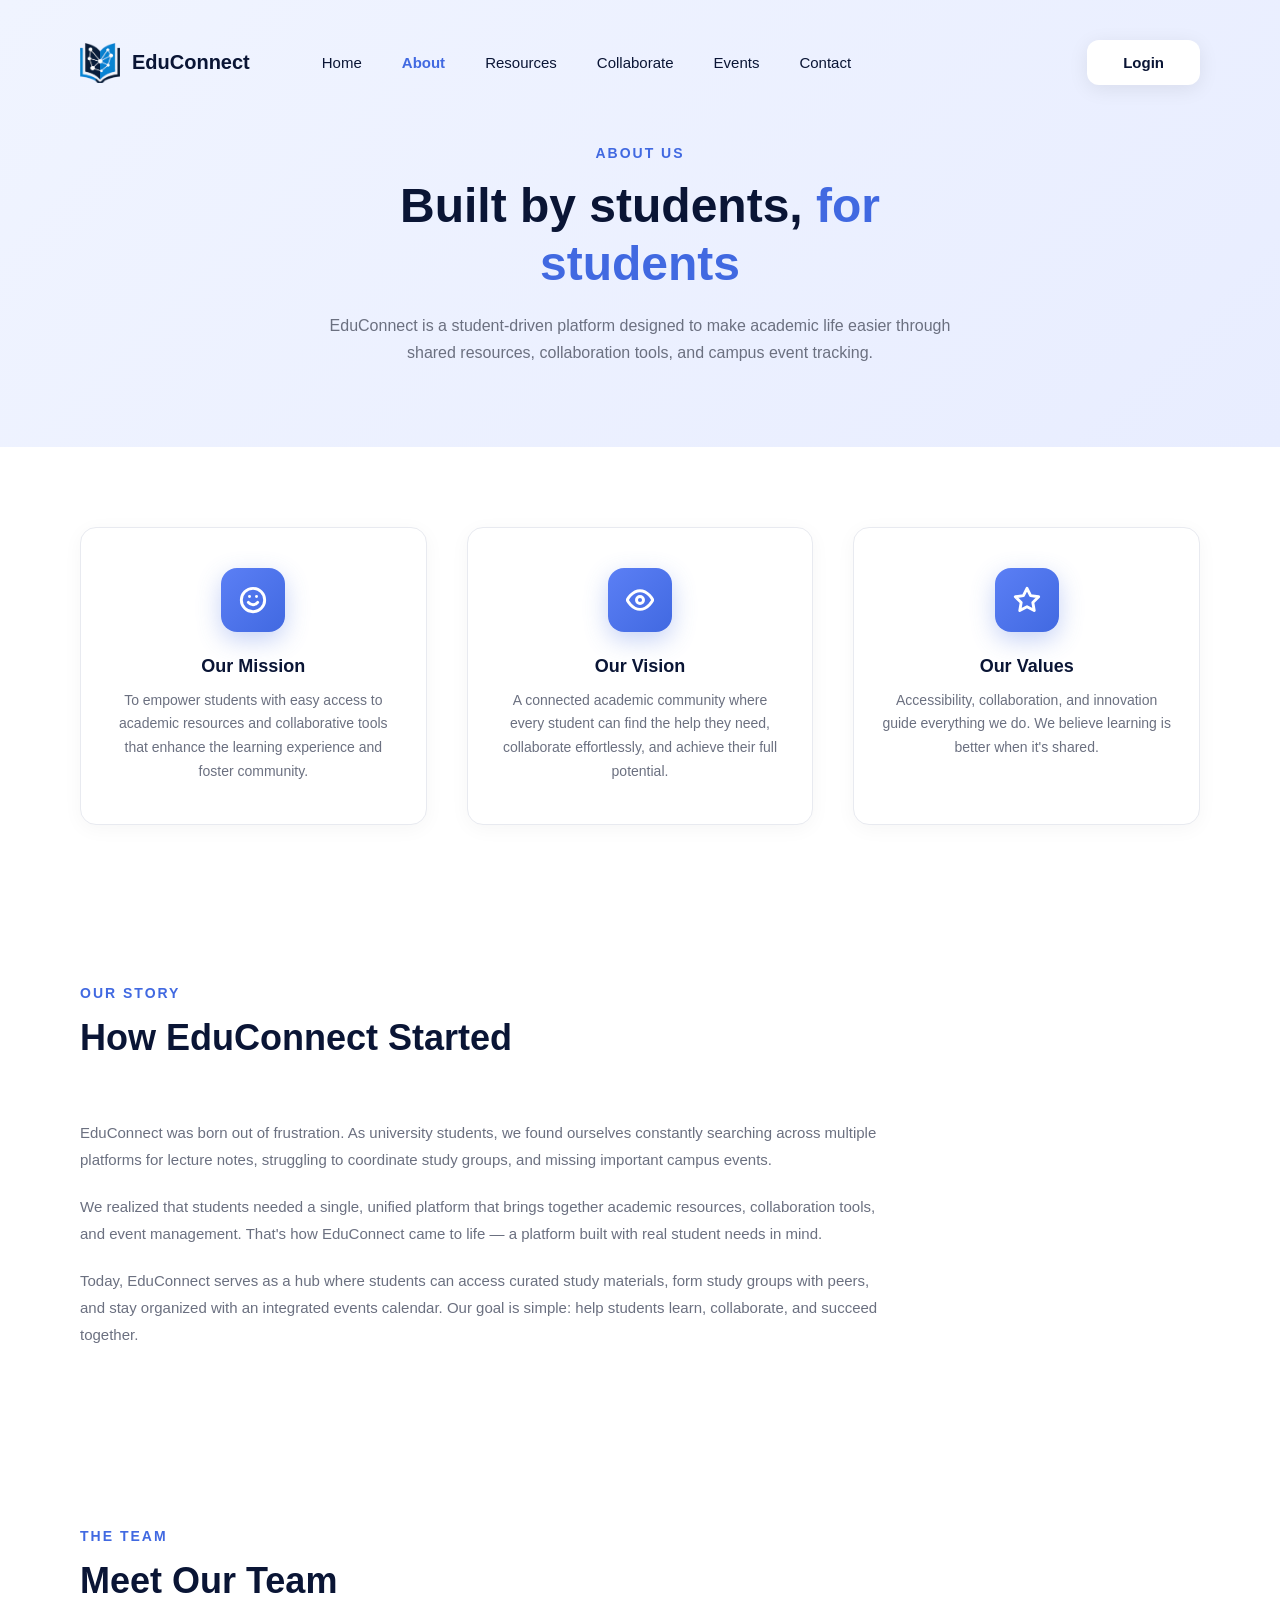
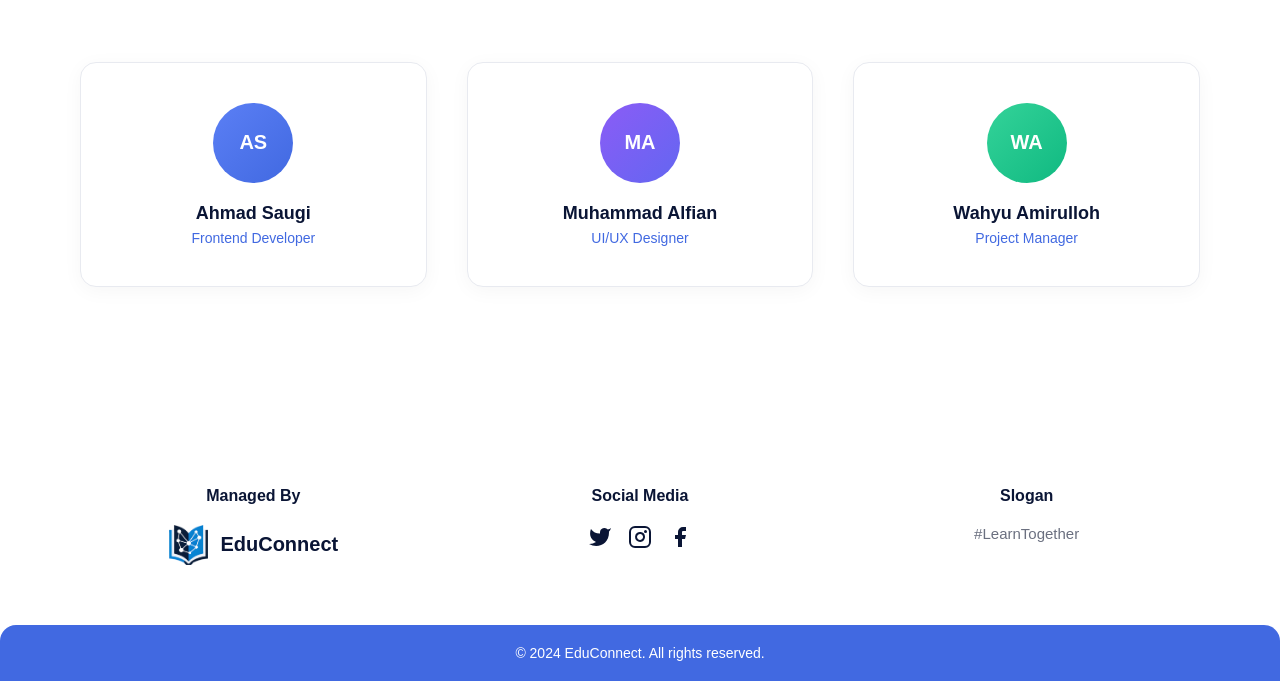
==== about.html @ d6ebb479 "first commit" ====
<!doctype html>
<html lang="en">
  <head>
    <meta charset="UTF-8" />
    <meta name="viewport" content="width=device-width, initial-scale=1.0" />
    <title>EduConnect - About Us</title>
    <link rel="stylesheet" href="styles/global.css" />
    <link rel="stylesheet" href="styles/nav.css" />
    <link rel="stylesheet" href="styles/pages.css" />
    <link rel="stylesheet" href="styles/footer.css" />
    <link rel="stylesheet" href="styles/responsive.css" />
  </head>
  <body>
    <div class="page-hero-wrapper">
      <div class="container">
        <nav>
          <div class="logo">
            <img src="assets/logo.png" alt="EduConnect Logo" class="logo-img" />
            <span>EduConnect</span>
            <ul class="nav-links">
              <li><a href="index.html">Home</a></li>
              <li><a href="about.html" class="active">About</a></li>
              <li><a href="resources.html">Resources</a></li>
              <li><a href="collaboration.html">Collaborate</a></li>
              <li><a href="events.html">Events</a></li>
              <li><a href="contact.html">Contact</a></li>
            </ul>
          </div>
          <a href="login.html"><button class="login-btn">Login</button></a>
        </nav>

        <section class="page-header">
          <p class="section-label">ABOUT US</p>
          <h1 class="page-title">Built by students, <span class="highlight">for students</span></h1>
          <p class="page-subtitle">EduConnect is a student-driven platform designed to make academic life easier through shared resources, collaboration tools, and campus event tracking.</p>
        </section>
      </div>
    </div>

    <div class="content-wrapper">
      <section class="about-mission">
        <div class="mission-grid">
          <div class="mission-card">
            <div class="mission-icon">
              <svg width="28" height="28" viewBox="0 0 24 24" fill="none" stroke="white" stroke-width="2.5" stroke-linecap="round" stroke-linejoin="round">
                <circle cx="12" cy="12" r="10"/>
                <path d="M8 14s1.5 2 4 2 4-2 4-2"/>
                <line x1="9" y1="9" x2="9.01" y2="9"/>
                <line x1="15" y1="9" x2="15.01" y2="9"/>
              </svg>
            </div>
            <h3>Our Mission</h3>
            <p>To empower students with easy access to academic resources and collaborative tools that enhance the learning experience and foster community.</p>
          </div>

          <div class="mission-card">
            <div class="mission-icon">
              <svg width="28" height="28" viewBox="0 0 24 24" fill="none" stroke="white" stroke-width="2.5" stroke-linecap="round" stroke-linejoin="round">
                <path d="M1 12s4-8 11-8 11 8 11 8-4 8-11 8-11-8-11-8z"/>
                <circle cx="12" cy="12" r="3"/>
              </svg>
            </div>
            <h3>Our Vision</h3>
            <p>A connected academic community where every student can find the help they need, collaborate effortlessly, and achieve their full potential.</p>
          </div>

          <div class="mission-card">
            <div class="mission-icon">
              <svg width="28" height="28" viewBox="0 0 24 24" fill="none" stroke="white" stroke-width="2.5" stroke-linecap="round" stroke-linejoin="round">
                <polygon points="12 2 15.09 8.26 22 9.27 17 14.14 18.18 21.02 12 17.77 5.82 21.02 7 14.14 2 9.27 8.91 8.26 12 2"/>
              </svg>
            </div>
            <h3>Our Values</h3>
            <p>Accessibility, collaboration, and innovation guide everything we do. We believe learning is better when it's shared.</p>
          </div>
        </div>
      </section>

      <section class="about-story">
        <p class="section-label">OUR STORY</p>
        <h2 class="section-title">How EduConnect Started</h2>
        <div class="story-content">
          <div class="story-text">
            <p>EduConnect was born out of frustration. As university students, we found ourselves constantly searching across multiple platforms for lecture notes, struggling to coordinate study groups, and missing important campus events.</p>
            <p>We realized that students needed a single, unified platform that brings together academic resources, collaboration tools, and event management. That's how EduConnect came to life — a platform built with real student needs in mind.</p>
            <p>Today, EduConnect serves as a hub where students can access curated study materials, form study groups with peers, and stay organized with an integrated events calendar. Our goal is simple: help students learn, collaborate, and succeed together.</p>
          </div>
        </div>
      </section>

      <section class="about-team">
        <p class="section-label">THE TEAM</p>
        <h2 class="section-title">Meet Our Team</h2>
        <div class="team-grid">
          <div class="team-card">
            <div class="team-avatar blue">
              <span>AS</span>
            </div>
            <h3>Ahmad Saugi</h3>
            <p class="team-role">Frontend Developer</p>
          </div>

          <div class="team-card">
            <div class="team-avatar purple">
              <span>MA</span>
            </div>
            <h3>Muhammad Alfian</h3>
            <p class="team-role">UI/UX Designer</p>
          </div>

          <div class="team-card">
            <div class="team-avatar green">
              <span>WA</span>
            </div>
            <h3>Wahyu Amirulloh</h3>
            <p class="team-role">Project Manager</p>
          </div>
        </div>
      </section>
    </div>

    <footer>
      <div class="footer-content">
        <div class="footer-col">
          <h4>Managed By</h4>
          <div class="footer-logo">
            <img src="assets/logo.png" alt="EduConnect Logo" class="logo-img" />
            <span>EduConnect</span>
          </div>
        </div>
        <div class="footer-col">
          <h4>Social Media</h4>
          <div class="social-icons">
            <svg width="24" height="24" viewBox="0 0 24 24" fill="#0a1535"><path d="M23 3a10.9 10.9 0 0 1-3.14 1.53 4.48 4.48 0 0 0-7.86 3v1A10.66 10.66 0 0 1 3 4s-4 9 5 13a11.64 11.64 0 0 1-7 2c9 5 20 0 20-11.5a4.5 4.5 0 0 0-.08-.83A7.72 7.72 0 0 0 23 3z"/></svg>
            <svg width="24" height="24" viewBox="0 0 24 24" fill="#0a1535"><rect x="2" y="2" width="20" height="20" rx="5" ry="5" fill="none" stroke="#0a1535" stroke-width="2"/><path d="M16 11.37A4 4 0 1 1 12.63 8 4 4 0 0 1 16 11.37z" fill="none" stroke="#0a1535" stroke-width="2"/><circle cx="17.5" cy="6.5" r="1.5" fill="#0a1535"/></svg>
            <svg width="24" height="24" viewBox="0 0 24 24" fill="#0a1535"><path d="M18 2h-3a5 5 0 0 0-5 5v3H7v4h3v8h4v-8h3l1-4h-4V7a1 1 0 0 1 1-1h3z"/></svg>
          </div>
        </div>
        <div class="footer-col">
          <h4>Slogan</h4>
          <p class="slogan">#LearnTogether</p>
        </div>
      </div>
      <div class="footer-bar">
        <p>&copy; 2024 EduConnect. All rights reserved.</p>
      </div>
    </footer>
  </body>
</html>
---- styles/global.css ----
* {
  margin: 0;
  padding: 0;
  box-sizing: border-box;
}

body {
  font-family:
    "Inter",
    -apple-system,
    BlinkMacSystemFont,
    sans-serif;
  background-color: #ffffff;
  overflow-x: hidden;
}

.content-wrapper {
  max-width: 1440px;
  margin: 0 auto;
  padding: 0 80px;
}

.section-label {
  font-size: 14px;
  font-weight: 700;
  color: #4169e1;
  letter-spacing: 2px;
  margin-bottom: 16px;
}

.section-title {
  font-size: 36px;
  font-weight: 800;
  color: #0a1535;
  margin-bottom: 60px;
}

.highlight {
  color: #4169e1;
}

.logo-img {
  width: 40px;
  height: 40px;
  object-fit: contain;
}
---- styles/nav.css ----
nav {
  position: relative;
  z-index: 10;
  display: flex;
  justify-content: space-between;
  align-items: center;
  margin-bottom: 80px;
}

.logo {
  display: flex;
  align-items: center;
  gap: 12px;
}

.logo img {
  width: 40px;
  height: 40px;
}

.logo span {
  font-size: 20px;
  font-weight: 700;
  color: #0a1535;
}

.nav-links {
  display: flex;
  gap: 40px;
  list-style: none;
  margin-left: 60px;
  flex: 1;
}

.nav-links a {
  text-decoration: none;
  color: #0a1535;
  font-size: 15px;
  font-weight: 500;
  transition: color 0.3s;
}

.nav-links a.active {
  color: #4169e1;
  font-weight: 700;
}

.nav-links a:hover {
  color: #4169e1;
}

.login-btn {
  background-color: white;
  border: none;
  padding: 14px 36px;
  border-radius: 12px;
  font-size: 15px;
  font-weight: 600;
  color: #0a1535;
  cursor: pointer;
  box-shadow: 0 4px 20px rgba(0, 0, 0, 0.08);
  transition: transform 0.2s;
}

.login-btn:hover {
  transform: translateY(-2px);
}
---- styles/pages.css ----
/* ===== Page Hero (shared across all new pages) ===== */
.page-hero-wrapper {
  background: linear-gradient(135deg, #f0f4ff 0%, #e8edff 100%);
  padding-bottom: 60px;
}

.page-hero-wrapper .container {
  min-height: auto;
  padding: 40px 80px 0;
}

.page-hero-wrapper nav {
  margin-bottom: 60px;
}

.page-header {
  text-align: center;
  max-width: 640px;
  margin: 0 auto;
  padding-bottom: 20px;
}

.page-title {
  font-size: 48px;
  font-weight: 800;
  color: #0a1535;
  line-height: 1.2;
  margin-bottom: 20px;
}

.page-subtitle {
  font-size: 16px;
  color: #6b7080;
  line-height: 1.7;
}

/* ===== About Page ===== */
.about-mission {
  padding: 80px 0;
}

.mission-grid {
  display: grid;
  grid-template-columns: repeat(3, 1fr);
  gap: 40px;
}

.mission-card {
  text-align: center;
  padding: 40px 28px;
  background: white;
  border: 1px solid #e8eaf0;
  border-radius: 16px;
  box-shadow: 0 4px 20px rgba(0, 0, 0, 0.04);
  transition: transform 0.2s;
}

.mission-card:hover {
  transform: translateY(-4px);
}

.mission-icon {
  width: 64px;
  height: 64px;
  background: linear-gradient(135deg, #5b7ff5, #4169e1);
  border-radius: 16px;
  display: flex;
  align-items: center;
  justify-content: center;
  margin: 0 auto 24px;
  box-shadow: 0 8px 24px rgba(65, 105, 225, 0.3);
}

.mission-card h3 {
  font-size: 18px;
  font-weight: 700;
  color: #0a1535;
  margin-bottom: 12px;
}

.mission-card p {
  font-size: 14px;
  color: #6b7080;
  line-height: 1.7;
}

.about-story {
  padding: 80px 0;
}

.story-text p {
  font-size: 15px;
  color: #6b7080;
  line-height: 1.8;
  margin-bottom: 20px;
  max-width: 800px;
}

.about-team {
  padding: 80px 0;
}

.team-grid {
  display: grid;
  grid-template-columns: repeat(3, 1fr);
  gap: 40px;
}

.team-card {
  text-align: center;
  padding: 40px 28px;
  background: white;
  border: 1px solid #e8eaf0;
  border-radius: 16px;
  box-shadow: 0 4px 20px rgba(0, 0, 0, 0.04);
  transition: transform 0.2s;
}

.team-card:hover {
  transform: translateY(-4px);
}

.team-avatar {
  width: 80px;
  height: 80px;
  border-radius: 50%;
  display: flex;
  align-items: center;
  justify-content: center;
  margin: 0 auto 20px;
  font-size: 20px;
  font-weight: 700;
  color: white;
}

.team-avatar.blue { background: linear-gradient(135deg, #5b7ff5, #4169e1); }
.team-avatar.purple { background: linear-gradient(135deg, #8b5cf6, #6366f1); }
.team-avatar.green { background: linear-gradient(135deg, #34d399, #10b981); }

.team-card h3 {
  font-size: 18px;
  font-weight: 700;
  color: #0a1535;
  margin-bottom: 6px;
}

.team-role {
  font-size: 14px;
  color: #4169e1;
  font-weight: 500;
}

/* ===== Resources Page ===== */
.resource-search {
  padding: 60px 0 40px;
}

.search-bar {
  display: flex;
  align-items: center;
  gap: 12px;
  background: white;
  border: 1.5px solid #d1d5db;
  border-radius: 12px;
  padding: 14px 20px;
  max-width: 600px;
  margin: 0 auto 28px;
  box-shadow: 0 4px 20px rgba(0, 0, 0, 0.04);
  transition: border-color 0.2s;
}

.search-bar:focus-within {
  border-color: #4169e1;
}

.search-bar input {
  flex: 1;
  border: none;
  outline: none;
  font-size: 15px;
  font-family: inherit;
  color: #0a1535;
}

.search-bar input::placeholder {
  color: #a0a5b5;
}

.filter-tags {
  display: flex;
  gap: 12px;
  justify-content: center;
  flex-wrap: wrap;
}

.filter-tag {
  padding: 8px 20px;
  border-radius: 20px;
  border: 1.5px solid #d1d5db;
  background: white;
  font-size: 14px;
  font-weight: 500;
  font-family: inherit;
  color: #6b7080;
  cursor: pointer;
  transition: all 0.2s;
}

.filter-tag:hover {
  border-color: #4169e1;
  color: #4169e1;
}

.filter-tag.active {
  background: #4169e1;
  border-color: #4169e1;
  color: white;
}

.resource-list {
  padding: 20px 0 80px;
}

.resource-grid {
  display: grid;
  grid-template-columns: repeat(2, 1fr);
  gap: 24px;
}

.resource-card {
  display: flex;
  gap: 20px;
  padding: 28px;
  background: white;
  border: 1px solid #e8eaf0;
  border-radius: 16px;
  box-shadow: 0 4px 20px rgba(0, 0, 0, 0.04);
  transition: transform 0.2s;
}

.resource-card:hover {
  transform: translateY(-2px);
}

.resource-icon {
  width: 52px;
  height: 52px;
  min-width: 52px;
  border-radius: 12px;
  display: flex;
  align-items: center;
  justify-content: center;
}

.blue-bg { background: linear-gradient(135deg, #5b7ff5, #4169e1); }
.green-bg { background: linear-gradient(135deg, #34d399, #10b981); }
.orange-bg { background: linear-gradient(135deg, #fbbf24, #f59e0b); }

.resource-info h3 {
  font-size: 16px;
  font-weight: 700;
  color: #0a1535;
  margin-bottom: 8px;
}

.resource-info p {
  font-size: 14px;
  color: #6b7080;
  line-height: 1.6;
  margin-bottom: 12px;
}

.resource-meta {
  display: flex;
  gap: 16px;
  font-size: 13px;
}

.resource-type {
  color: #4169e1;
  font-weight: 600;
}

.resource-date {
  color: #a0a5b5;
}

/* ===== Collaboration Page ===== */
.collab-features {
  padding: 80px 0;
}

.collab-grid {
  display: grid;
  grid-template-columns: repeat(2, 1fr);
  gap: 28px;
}

.collab-card {
  padding: 36px 28px;
  background: white;
  border: 1px solid #e8eaf0;
  border-radius: 16px;
  box-shadow: 0 4px 20px rgba(0, 0, 0, 0.04);
  transition: transform 0.2s;
}

.collab-card:hover {
  transform: translateY(-4px);
}

.collab-icon {
  width: 56px;
  height: 56px;
  background: #eef2ff;
  border-radius: 14px;
  display: flex;
  align-items: center;
  justify-content: center;
  margin-bottom: 20px;
}

.collab-card h3 {
  font-size: 18px;
  font-weight: 700;
  color: #0a1535;
  margin-bottom: 10px;
}

.collab-card p {
  font-size: 14px;
  color: #6b7080;
  line-height: 1.7;
}

.study-groups {
  padding: 40px 0 80px;
}

.groups-grid {
  display: grid;
  grid-template-columns: repeat(3, 1fr);
  gap: 28px;
}

.group-card {
  background: white;
  border: 1px solid #e8eaf0;
  border-radius: 16px;
  overflow: hidden;
  box-shadow: 0 4px 20px rgba(0, 0, 0, 0.04);
  transition: transform 0.2s;
}

.group-card:hover {
  transform: translateY(-4px);
}

.group-header {
  padding: 24px 24px 16px;
  display: flex;
  justify-content: space-between;
  align-items: flex-start;
  border-top: 4px solid;
}

.group-header.blue-accent { border-color: #4169e1; }
.group-header.green-accent { border-color: #10b981; }
.group-header.orange-accent { border-color: #f59e0b; }

.group-header h3 {
  font-size: 16px;
  font-weight: 700;
  color: #0a1535;
}

.group-badge {
  font-size: 12px;
  font-weight: 600;
  color: #4169e1;
  background: #eef2ff;
  padding: 4px 10px;
  border-radius: 12px;
  white-space: nowrap;
}

.group-desc {
  padding: 0 24px 20px;
  font-size: 14px;
  color: #6b7080;
  line-height: 1.6;
}

.group-footer {
  padding: 16px 24px 24px;
  display: flex;
  justify-content: space-between;
  align-items: center;
}

.group-avatars {
  display: flex;
  gap: 6px;
}

.mini-avatar {
  width: 32px;
  height: 32px;
  border-radius: 50%;
  background: #eef2ff;
  color: #4169e1;
  font-size: 11px;
  font-weight: 700;
  display: flex;
  align-items: center;
  justify-content: center;
}

.join-btn {
  padding: 8px 20px;
  background: #4169e1;
  color: white;
  border: none;
  border-radius: 8px;
  font-size: 13px;
  font-weight: 600;
  font-family: inherit;
  cursor: pointer;
  transition: background-color 0.2s;
}

.join-btn:hover {
  background: #3558c8;
}

.create-group-cta {
  padding: 0 0 80px;
}

.cta-box {
  background: linear-gradient(135deg, #4169e1, #5b7ff5);
  border-radius: 20px;
  padding: 60px;
  text-align: center;
  color: white;
}

.cta-box h2 {
  font-size: 28px;
  font-weight: 700;
  margin-bottom: 16px;
}

.cta-box p {
  font-size: 15px;
  opacity: 0.9;
  margin-bottom: 28px;
  max-width: 480px;
  margin-left: auto;
  margin-right: auto;
  line-height: 1.7;
}

.cta-btn {
  padding: 16px 36px;
  background: white;
  color: #4169e1;
  border: none;
  border-radius: 12px;
  font-size: 15px;
  font-weight: 600;
  font-family: inherit;
  cursor: pointer;
  box-shadow: 0 10px 30px rgba(0, 0, 0, 0.15);
  transition: transform 0.2s;
}

.cta-btn:hover {
  transform: translateY(-2px);
}

/* ===== Events Page ===== */
.events-calendar {
  padding: 60px 0 40px;
}

.calendar-header {
  display: flex;
  justify-content: space-between;
  align-items: center;
  margin-bottom: 28px;
}

.calendar-header h2 {
  font-size: 24px;
  font-weight: 700;
  color: #0a1535;
}

.calendar-nav {
  display: flex;
  gap: 8px;
}

.cal-nav-btn {
  width: 40px;
  height: 40px;
  border-radius: 10px;
  border: 1.5px solid #d1d5db;
  background: white;
  font-size: 18px;
  cursor: pointer;
  display: flex;
  align-items: center;
  justify-content: center;
  color: #0a1535;
  transition: all 0.2s;
}

.cal-nav-btn:hover {
  border-color: #4169e1;
  color: #4169e1;
}

.calendar-grid {
  display: grid;
  grid-template-columns: repeat(7, 1fr);
  gap: 4px;
}

.cal-day-header {
  text-align: center;
  font-size: 13px;
  font-weight: 600;
  color: #a0a5b5;
  padding: 12px 0;
}

.cal-day {
  text-align: center;
  padding: 16px 8px;
  font-size: 15px;
  color: #0a1535;
  border-radius: 10px;
  position: relative;
  cursor: default;
  transition: background-color 0.2s;
}

.cal-day:hover:not(.empty) {
  background: #f0f4ff;
}

.cal-day.empty {
  color: transparent;
}

.cal-day.today {
  background: #4169e1;
  color: white;
  font-weight: 700;
  border-radius: 10px;
}

.cal-day.has-event {
  font-weight: 600;
}

.event-dot {
  display: block;
  width: 6px;
  height: 6px;
  border-radius: 50%;
  margin: 4px auto 0;
}

.blue-dot { background: #4169e1; }
.green-dot { background: #10b981; }
.orange-dot { background: #f59e0b; }

.upcoming-events {
  padding: 60px 0 80px;
}

.events-list {
  display: flex;
  flex-direction: column;
  gap: 20px;
}

.event-card {
  display: flex;
  gap: 24px;
  padding: 28px;
  background: white;
  border: 1px solid #e8eaf0;
  border-radius: 16px;
  box-shadow: 0 4px 20px rgba(0, 0, 0, 0.04);
  align-items: flex-start;
  transition: transform 0.2s;
}

.event-card:hover {
  transform: translateY(-2px);
}

.event-date-box {
  min-width: 64px;
  height: 72px;
  border-radius: 12px;
  display: flex;
  flex-direction: column;
  align-items: center;
  justify-content: center;
  color: white;
}

.event-day {
  font-size: 24px;
  font-weight: 800;
  line-height: 1;
}

.event-month {
  font-size: 12px;
  font-weight: 600;
  margin-top: 2px;
}

.event-info h3 {
  font-size: 17px;
  font-weight: 700;
  color: #0a1535;
  margin-bottom: 8px;
}

.event-info p {
  font-size: 14px;
  color: #6b7080;
  line-height: 1.6;
  margin-bottom: 12px;
}

.event-meta {
  display: flex;
  gap: 20px;
  font-size: 13px;
  color: #a0a5b5;
}

/* ===== Contact Page ===== */
.contact-section {
  padding: 80px 0;
}

.contact-grid {
  display: grid;
  grid-template-columns: 1fr 1fr;
  gap: 60px;
  align-items: flex-start;
}

.contact-form-wrapper h2,
.contact-info-wrapper h2 {
  font-size: 24px;
  font-weight: 700;
  color: #0a1535;
  margin-bottom: 28px;
}

.contact-form .form-group {
  margin-bottom: 20px;
}

.contact-form .form-group label {
  display: block;
  font-size: 14px;
  font-weight: 600;
  color: #0a1535;
  margin-bottom: 8px;
}

.contact-form .form-group input,
.contact-form .form-group textarea {
  width: 100%;
  padding: 12px 14px;
  border: 1.5px solid #d1d5db;
  border-radius: 8px;
  font-size: 14px;
  font-family: inherit;
  color: #0a1535;
  outline: none;
  transition: border-color 0.2s;
  resize: vertical;
}

.contact-form .form-group input:focus,
.contact-form .form-group textarea:focus {
  border-color: #4169e1;
}

.contact-form .form-group input::placeholder,
.contact-form .form-group textarea::placeholder {
  color: #a0a5b5;
}

.contact-submit {
  width: 100%;
  padding: 14px;
  background-color: #4169e1;
  color: white;
  border: none;
  border-radius: 8px;
  font-size: 15px;
  font-weight: 600;
  font-family: inherit;
  cursor: pointer;
  transition: background-color 0.2s;
}

.contact-submit:hover {
  background-color: #3558c8;
}

.contact-info-list {
  display: flex;
  flex-direction: column;
  gap: 28px;
}

.contact-info-item {
  display: flex;
  gap: 16px;
  align-items: flex-start;
}

.contact-info-icon {
  width: 48px;
  height: 48px;
  min-width: 48px;
  background: #eef2ff;
  border-radius: 12px;
  display: flex;
  align-items: center;
  justify-content: center;
}

.contact-info-item h4 {
  font-size: 15px;
  font-weight: 700;
  color: #0a1535;
  margin-bottom: 4px;
}

.contact-info-item p {
  font-size: 14px;
  color: #6b7080;
  line-height: 1.6;
}
---- styles/footer.css ----
footer {
  margin-top: 60px;
}

.footer-content {
  max-width: 1440px;
  margin: 0 auto;
  padding: 60px 80px;
  display: grid;
  grid-template-columns: repeat(3, 1fr);
  gap: 40px;
  text-align: center;
}

.footer-col h4 {
  font-size: 16px;
  font-weight: 700;
  color: #0a1535;
  margin-bottom: 20px;
}

.footer-logo {
  display: flex;
  align-items: center;
  justify-content: center;
  gap: 12px;
}

.footer-logo span {
  font-size: 20px;
  font-weight: 700;
  color: #0a1535;
}

.social-icons {
  display: flex;
  gap: 16px;
  justify-content: center;
}

.slogan {
  font-size: 15px;
  color: #6b7080;
}

.footer-bar {
  background-color: #4169e1;
  padding: 20px;
  text-align: center;
  border-radius: 16px 16px 0 0;
}

.footer-bar p {
  color: white;
  font-size: 14px;
}
---- styles/responsive.css ----
/* ===== Tablet (max-width: 968px) ===== */
@media (max-width: 968px) {
  .container {
    padding: 30px 40px;
  }

  .content-wrapper {
    padding: 0 40px;
  }

  /* Nav */
  .nav-links {
    display: none;
  }

  /* Hero */
  .hero {
    grid-template-columns: 1fr;
    gap: 40px;
  }

  .hero-content h1 {
    font-size: 42px;
  }

  .blue-shape {
    display: none;
  }

  .books-container {
    height: 360px;
  }

  /* Sections */
  .section-title {
    font-size: 28px;
    margin-bottom: 40px;
  }

  .features-grid,
  .reviews-grid {
    grid-template-columns: 1fr;
    gap: 24px;
  }

  .service-row,
  .service-row.reverse {
    grid-template-columns: 1fr;
    gap: 30px;
  }

  .footer-content {
    grid-template-columns: 1fr;
    padding: 40px;
  }

  /* Auth pages */
  .auth-card {
    margin: 20px;
    padding: 32px 28px;
  }

  /* New pages hero */
  .page-hero-wrapper .container {
    padding: 30px 40px 0;
  }

  .page-title {
    font-size: 32px;
  }

  /* About */
  .mission-grid,
  .team-grid {
    grid-template-columns: 1fr;
    gap: 24px;
  }

  /* Resources */
  .resource-grid {
    grid-template-columns: 1fr;
  }

  .search-bar {
    max-width: 100%;
  }

  /* Collaboration */
  .collab-grid {
    grid-template-columns: 1fr;
  }

  .groups-grid {
    grid-template-columns: 1fr;
    gap: 24px;
  }

  .cta-box {
    padding: 40px 28px;
  }

  /* Events */
  .calendar-grid {
    gap: 2px;
  }

  .cal-day {
    padding: 12px 4px;
    font-size: 14px;
  }

  /* Contact */
  .contact-grid {
    grid-template-columns: 1fr;
    gap: 40px;
  }
}

/* ===== Mobile (max-width: 600px) ===== */
@media (max-width: 600px) {
  .container {
    padding: 20px 20px;
  }

  .content-wrapper {
    padding: 0 20px;
  }

  /* Nav */
  nav {
    margin-bottom: 40px;
  }

  .logo span {
    font-size: 17px;
  }

  .login-btn {
    padding: 10px 20px;
    font-size: 13px;
  }

  /* Hero */
  .hero {
    min-height: auto;
    gap: 32px;
  }

  .hero-content h1 {
    font-size: 32px;
  }

  .hero-content p {
    font-size: 14px;
    margin-bottom: 24px;
  }

  .start-btn {
    padding: 14px 28px;
    font-size: 14px;
  }

  .books-container {
    height: 260px;
    gap: 0.5rem;
  }

  /* Sections */
  .section-label {
    font-size: 12px;
  }

  .section-title {
    font-size: 24px;
    margin-bottom: 32px;
  }

  .feature-card {
    padding: 12px;
  }

  .service-image img {
    height: 200px;
  }

  .service-text h3 {
    font-size: 22px;
  }

  .review-card {
    padding: 28px 20px;
  }

  .footer-content {
    padding: 32px 20px;
    gap: 28px;
  }

  .footer-bar {
    border-radius: 12px 12px 0 0;
  }

  /* Auth */
  .auth-card {
    margin: 12px;
    padding: 28px 20px;
  }

  .auth-logo {
    width: 60px;
    height: 60px;
  }

  /* New pages hero */
  .page-hero-wrapper .container {
    padding: 20px 20px 0;
  }

  .page-hero-wrapper nav {
    margin-bottom: 32px;
  }

  .page-title {
    font-size: 26px;
  }

  .page-subtitle {
    font-size: 14px;
  }

  /* About */
  .mission-card,
  .team-card {
    padding: 28px 20px;
  }

  .story-text p {
    font-size: 14px;
  }

  .about-mission,
  .about-story,
  .about-team {
    padding: 48px 0;
  }

  /* Resources */
  .resource-search {
    padding: 40px 0 24px;
  }

  .search-bar {
    padding: 12px 16px;
  }

  .filter-tags {
    gap: 8px;
  }

  .filter-tag {
    padding: 6px 14px;
    font-size: 13px;
  }

  .resource-card {
    padding: 20px;
    gap: 16px;
  }

  .resource-list {
    padding: 16px 0 48px;
  }

  /* Collaboration */
  .collab-features {
    padding: 48px 0;
  }

  .collab-card {
    padding: 28px 20px;
  }

  .study-groups {
    padding: 24px 0 48px;
  }

  .group-header {
    padding: 20px 16px 12px;
    flex-direction: column;
    gap: 8px;
  }

  .group-desc {
    padding: 0 16px 16px;
  }

  .group-footer {
    padding: 12px 16px 20px;
    flex-direction: column;
    gap: 12px;
    align-items: flex-start;
  }

  .join-btn {
    width: 100%;
    text-align: center;
  }

  .create-group-cta {
    padding: 0 0 48px;
  }

  .cta-box {
    padding: 32px 20px;
    border-radius: 16px;
  }

  .cta-box h2 {
    font-size: 22px;
  }

  /* Events */
  .events-calendar {
    padding: 40px 0 24px;
  }

  .calendar-header h2 {
    font-size: 20px;
  }

  .cal-day-header {
    font-size: 11px;
    padding: 8px 0;
  }

  .cal-day {
    padding: 10px 2px;
    font-size: 13px;
  }

  .event-dot {
    width: 5px;
    height: 5px;
    margin-top: 2px;
  }

  .upcoming-events {
    padding: 40px 0 48px;
  }

  .event-card {
    padding: 20px;
    gap: 16px;
    flex-direction: column;
  }

  .event-date-box {
    min-width: auto;
    width: 100%;
    height: 56px;
    flex-direction: row;
    gap: 8px;
    border-radius: 10px;
  }

  .event-meta {
    flex-direction: column;
    gap: 4px;
  }

  /* Contact */
  .contact-section {
    padding: 48px 0;
  }

  .contact-form-wrapper h2,
  .contact-info-wrapper h2 {
    font-size: 20px;
    margin-bottom: 20px;
  }

  .contact-info-icon {
    width: 40px;
    height: 40px;
    min-width: 40px;
  }

  /* Map */
  .map-container iframe {
    height: 220px;
  }
}
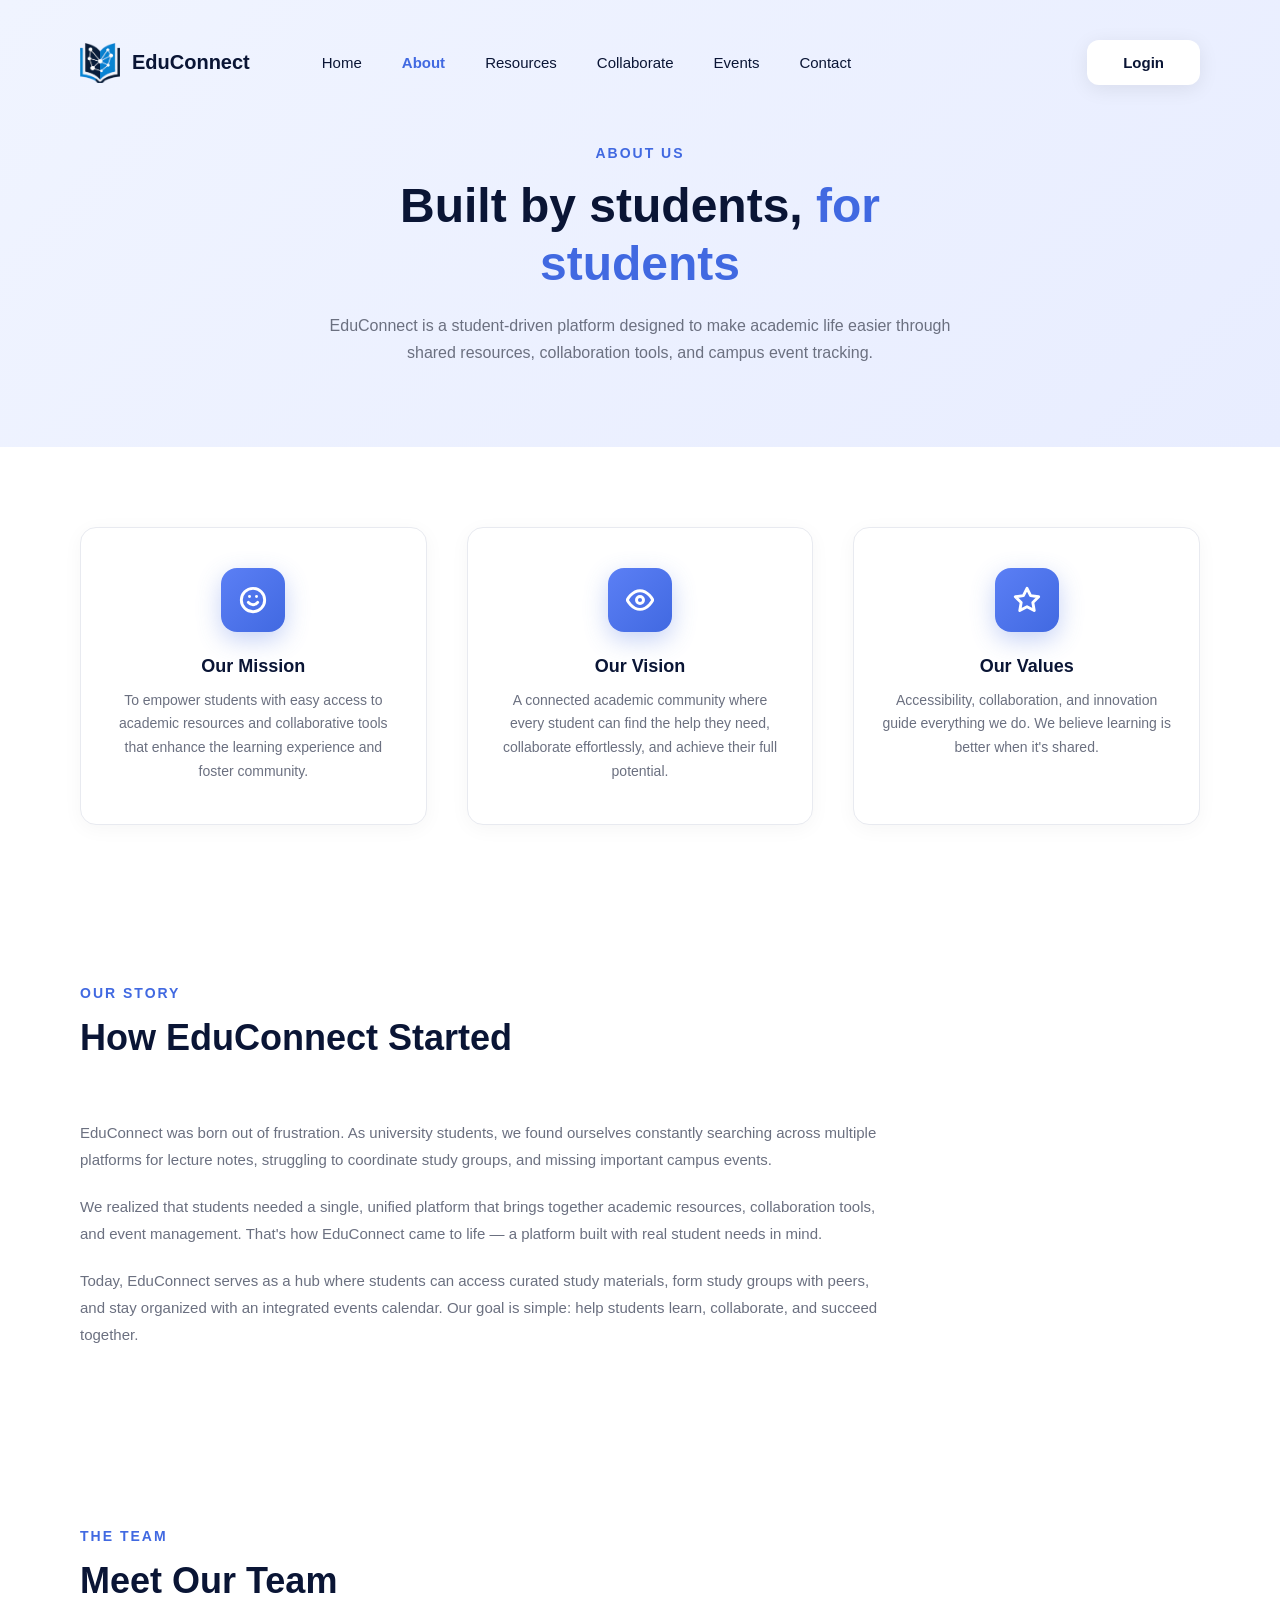
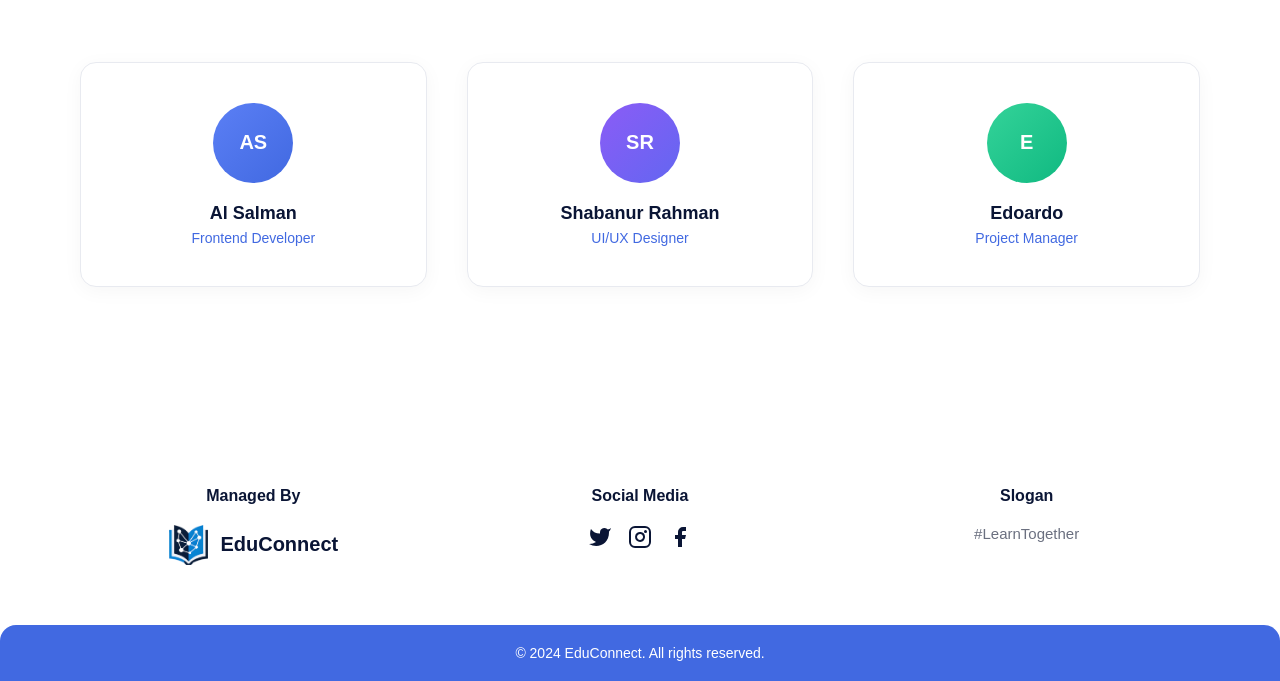
==== commit 31545f88: "change people" ====
--- a/about.html
+++ b/about.html
@@ -4,6 +4,7 @@
     <meta charset="UTF-8" />
     <meta name="viewport" content="width=device-width, initial-scale=1.0" />
     <title>EduConnect - About Us</title>
+    <link rel="icon" type="image/png" href="assets/logo.png" />
     <link rel="stylesheet" href="styles/global.css" />
     <link rel="stylesheet" href="styles/nav.css" />
     <link rel="stylesheet" href="styles/pages.css" />
@@ -31,8 +32,14 @@
 
         <section class="page-header">
           <p class="section-label">ABOUT US</p>
-          <h1 class="page-title">Built by students, <span class="highlight">for students</span></h1>
-          <p class="page-subtitle">EduConnect is a student-driven platform designed to make academic life easier through shared resources, collaboration tools, and campus event tracking.</p>
+          <h1 class="page-title">
+            Built by students, <span class="highlight">for students</span>
+          </h1>
+          <p class="page-subtitle">
+            EduConnect is a student-driven platform designed to make academic
+            life easier through shared resources, collaboration tools, and
+            campus event tracking.
+          </p>
         </section>
       </div>
     </div>
@@ -42,36 +49,72 @@
         <div class="mission-grid">
           <div class="mission-card">
             <div class="mission-icon">
-              <svg width="28" height="28" viewBox="0 0 24 24" fill="none" stroke="white" stroke-width="2.5" stroke-linecap="round" stroke-linejoin="round">
-                <circle cx="12" cy="12" r="10"/>
-                <path d="M8 14s1.5 2 4 2 4-2 4-2"/>
-                <line x1="9" y1="9" x2="9.01" y2="9"/>
-                <line x1="15" y1="9" x2="15.01" y2="9"/>
+              <svg
+                width="28"
+                height="28"
+                viewBox="0 0 24 24"
+                fill="none"
+                stroke="white"
+                stroke-width="2.5"
+                stroke-linecap="round"
+                stroke-linejoin="round">
+                <circle cx="12" cy="12" r="10" />
+                <path d="M8 14s1.5 2 4 2 4-2 4-2" />
+                <line x1="9" y1="9" x2="9.01" y2="9" />
+                <line x1="15" y1="9" x2="15.01" y2="9" />
               </svg>
             </div>
             <h3>Our Mission</h3>
-            <p>To empower students with easy access to academic resources and collaborative tools that enhance the learning experience and foster community.</p>
+            <p>
+              To empower students with easy access to academic resources and
+              collaborative tools that enhance the learning experience and
+              foster community.
+            </p>
           </div>
 
           <div class="mission-card">
             <div class="mission-icon">
-              <svg width="28" height="28" viewBox="0 0 24 24" fill="none" stroke="white" stroke-width="2.5" stroke-linecap="round" stroke-linejoin="round">
-                <path d="M1 12s4-8 11-8 11 8 11 8-4 8-11 8-11-8-11-8z"/>
-                <circle cx="12" cy="12" r="3"/>
+              <svg
+                width="28"
+                height="28"
+                viewBox="0 0 24 24"
+                fill="none"
+                stroke="white"
+                stroke-width="2.5"
+                stroke-linecap="round"
+                stroke-linejoin="round">
+                <path d="M1 12s4-8 11-8 11 8 11 8-4 8-11 8-11-8-11-8z" />
+                <circle cx="12" cy="12" r="3" />
               </svg>
             </div>
             <h3>Our Vision</h3>
-            <p>A connected academic community where every student can find the help they need, collaborate effortlessly, and achieve their full potential.</p>
+            <p>
+              A connected academic community where every student can find the
+              help they need, collaborate effortlessly, and achieve their full
+              potential.
+            </p>
           </div>
 
           <div class="mission-card">
             <div class="mission-icon">
-              <svg width="28" height="28" viewBox="0 0 24 24" fill="none" stroke="white" stroke-width="2.5" stroke-linecap="round" stroke-linejoin="round">
-                <polygon points="12 2 15.09 8.26 22 9.27 17 14.14 18.18 21.02 12 17.77 5.82 21.02 7 14.14 2 9.27 8.91 8.26 12 2"/>
+              <svg
+                width="28"
+                height="28"
+                viewBox="0 0 24 24"
+                fill="none"
+                stroke="white"
+                stroke-width="2.5"
+                stroke-linecap="round"
+                stroke-linejoin="round">
+                <polygon
+                  points="12 2 15.09 8.26 22 9.27 17 14.14 18.18 21.02 12 17.77 5.82 21.02 7 14.14 2 9.27 8.91 8.26 12 2" />
               </svg>
             </div>
             <h3>Our Values</h3>
-            <p>Accessibility, collaboration, and innovation guide everything we do. We believe learning is better when it's shared.</p>
+            <p>
+              Accessibility, collaboration, and innovation guide everything we
+              do. We believe learning is better when it's shared.
+            </p>
           </div>
         </div>
       </section>
@@ -81,9 +124,24 @@
         <h2 class="section-title">How EduConnect Started</h2>
         <div class="story-content">
           <div class="story-text">
-            <p>EduConnect was born out of frustration. As university students, we found ourselves constantly searching across multiple platforms for lecture notes, struggling to coordinate study groups, and missing important campus events.</p>
-            <p>We realized that students needed a single, unified platform that brings together academic resources, collaboration tools, and event management. That's how EduConnect came to life — a platform built with real student needs in mind.</p>
-            <p>Today, EduConnect serves as a hub where students can access curated study materials, form study groups with peers, and stay organized with an integrated events calendar. Our goal is simple: help students learn, collaborate, and succeed together.</p>
+            <p>
+              EduConnect was born out of frustration. As university students, we
+              found ourselves constantly searching across multiple platforms for
+              lecture notes, struggling to coordinate study groups, and missing
+              important campus events.
+            </p>
+            <p>
+              We realized that students needed a single, unified platform that
+              brings together academic resources, collaboration tools, and event
+              management. That's how EduConnect came to life — a platform built
+              with real student needs in mind.
+            </p>
+            <p>
+              Today, EduConnect serves as a hub where students can access
+              curated study materials, form study groups with peers, and stay
+              organized with an integrated events calendar. Our goal is simple:
+              help students learn, collaborate, and succeed together.
+            </p>
           </div>
         </div>
       </section>
@@ -96,23 +154,23 @@
             <div class="team-avatar blue">
               <span>AS</span>
             </div>
-            <h3>Ahmad Saugi</h3>
+            <h3>Al Salman</h3>
             <p class="team-role">Frontend Developer</p>
           </div>
 
           <div class="team-card">
             <div class="team-avatar purple">
-              <span>MA</span>
-            </div>
-            <h3>Muhammad Alfian</h3>
+              <span>SR</span>
+            </div>
+            <h3>Shabanur Rahman</h3>
             <p class="team-role">UI/UX Designer</p>
           </div>
 
           <div class="team-card">
             <div class="team-avatar green">
-              <span>WA</span>
-            </div>
-            <h3>Wahyu Amirulloh</h3>
+              <span>E</span>
+            </div>
+            <h3>Edoardo</h3>
             <p class="team-role">Project Manager</p>
           </div>
         </div>
@@ -131,9 +189,32 @@
         <div class="footer-col">
           <h4>Social Media</h4>
           <div class="social-icons">
-            <svg width="24" height="24" viewBox="0 0 24 24" fill="#0a1535"><path d="M23 3a10.9 10.9 0 0 1-3.14 1.53 4.48 4.48 0 0 0-7.86 3v1A10.66 10.66 0 0 1 3 4s-4 9 5 13a11.64 11.64 0 0 1-7 2c9 5 20 0 20-11.5a4.5 4.5 0 0 0-.08-.83A7.72 7.72 0 0 0 23 3z"/></svg>
-            <svg width="24" height="24" viewBox="0 0 24 24" fill="#0a1535"><rect x="2" y="2" width="20" height="20" rx="5" ry="5" fill="none" stroke="#0a1535" stroke-width="2"/><path d="M16 11.37A4 4 0 1 1 12.63 8 4 4 0 0 1 16 11.37z" fill="none" stroke="#0a1535" stroke-width="2"/><circle cx="17.5" cy="6.5" r="1.5" fill="#0a1535"/></svg>
-            <svg width="24" height="24" viewBox="0 0 24 24" fill="#0a1535"><path d="M18 2h-3a5 5 0 0 0-5 5v3H7v4h3v8h4v-8h3l1-4h-4V7a1 1 0 0 1 1-1h3z"/></svg>
+            <svg width="24" height="24" viewBox="0 0 24 24" fill="#0a1535">
+              <path
+                d="M23 3a10.9 10.9 0 0 1-3.14 1.53 4.48 4.48 0 0 0-7.86 3v1A10.66 10.66 0 0 1 3 4s-4 9 5 13a11.64 11.64 0 0 1-7 2c9 5 20 0 20-11.5a4.5 4.5 0 0 0-.08-.83A7.72 7.72 0 0 0 23 3z" />
+            </svg>
+            <svg width="24" height="24" viewBox="0 0 24 24" fill="#0a1535">
+              <rect
+                x="2"
+                y="2"
+                width="20"
+                height="20"
+                rx="5"
+                ry="5"
+                fill="none"
+                stroke="#0a1535"
+                stroke-width="2" />
+              <path
+                d="M16 11.37A4 4 0 1 1 12.63 8 4 4 0 0 1 16 11.37z"
+                fill="none"
+                stroke="#0a1535"
+                stroke-width="2" />
+              <circle cx="17.5" cy="6.5" r="1.5" fill="#0a1535" />
+            </svg>
+            <svg width="24" height="24" viewBox="0 0 24 24" fill="#0a1535">
+              <path
+                d="M18 2h-3a5 5 0 0 0-5 5v3H7v4h3v8h4v-8h3l1-4h-4V7a1 1 0 0 1 1-1h3z" />
+            </svg>
           </div>
         </div>
         <div class="footer-col">
